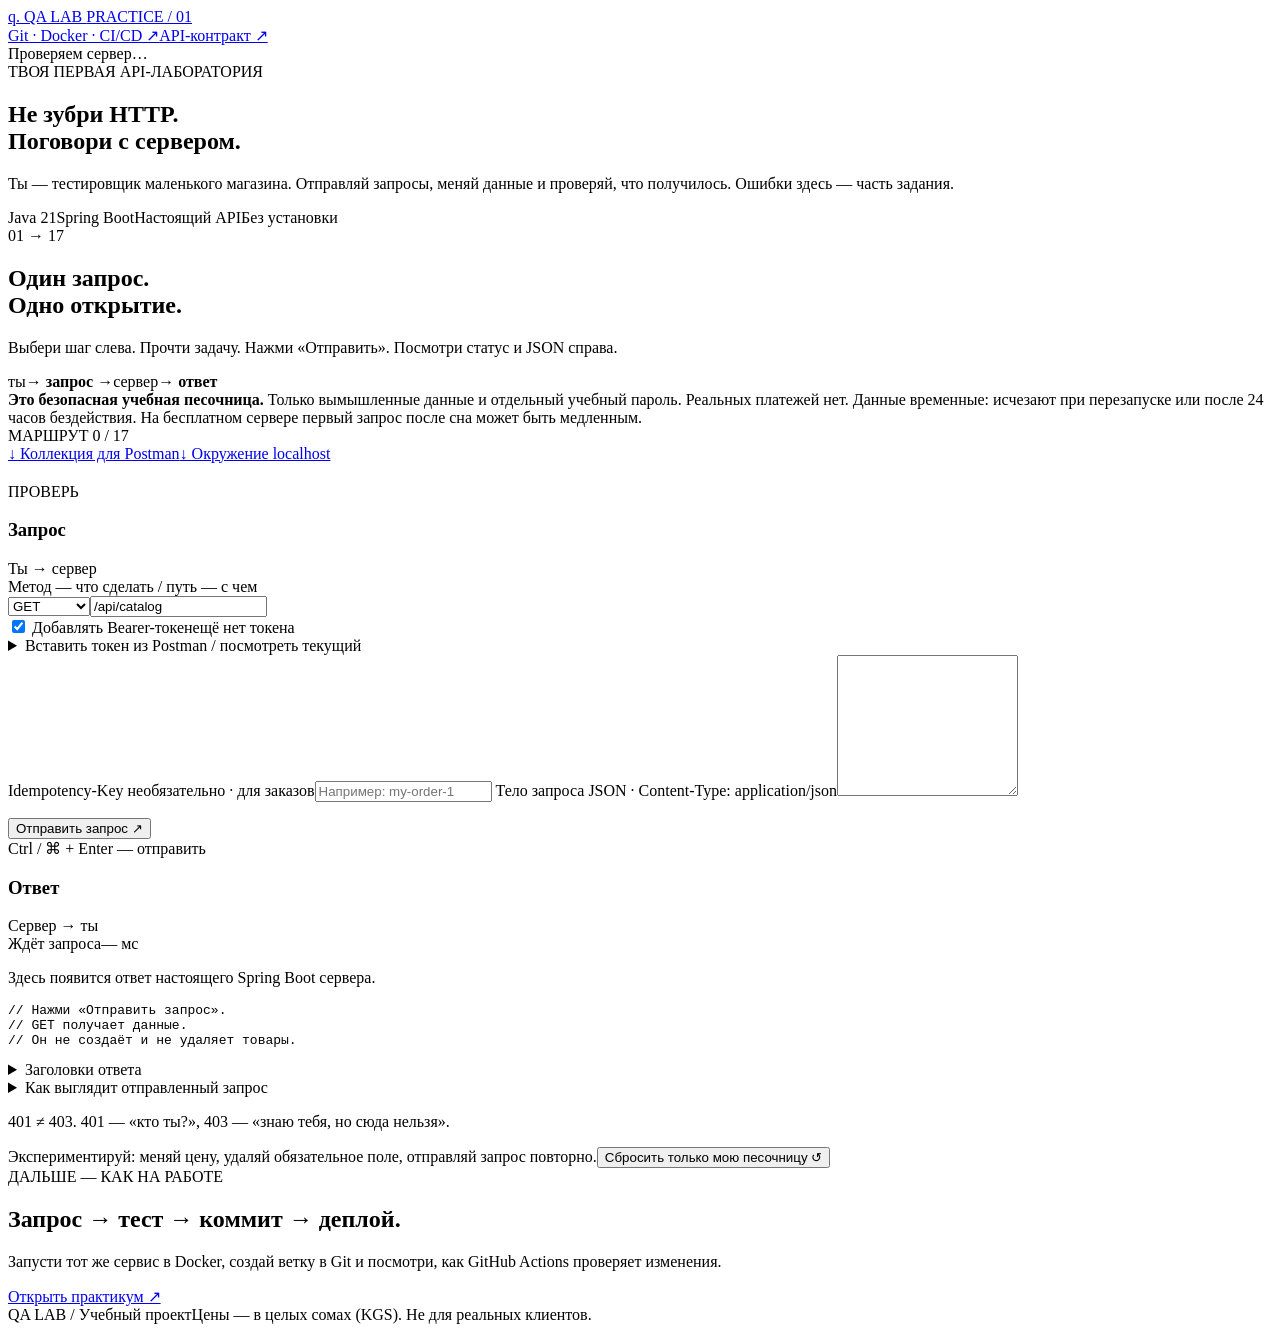
==== src/main/resources/static/index.html @ 48ab2703 "feat: add interactive QA practice lab" ====
<!doctype html>
<html lang="ru">
<head><meta charset="UTF-8"><meta name="viewport" content="width=device-width,initial-scale=1"><title>QA Lab — учись, отправляя запросы</title><link rel="icon" href="/favicon.svg"><link rel="stylesheet" href="/style.css"><script src="/app.js" defer></script></head>
<body>
<header class="topbar"><a class="brand" href="/" aria-label="QA Lab, главная"><span class="brand-mark">q.</span> QA LAB <span class="edition">PRACTICE / 01</span></a><nav><a href="/guide.html">Git · Docker · CI/CD ↗</a><a href="/openapi.yaml">API-контракт ↗</a></nav><span id="health" class="health">Проверяем сервер…</span></header>
<main>
<section class="intro"><div><div class="eyebrow">ТВОЯ ПЕРВАЯ API-ЛАБОРАТОРИЯ</div><h1>Не зубри HTTP.<br>Поговори с сервером<span class="accent">.</span></h1><p class="lead">Ты — тестировщик маленького магазина. Отправляй запросы, меняй данные и проверяй, что получилось. Ошибки здесь — часть задания.</p><div class="intro-tags"><span>Java 21</span><span>Spring Boot</span><span>Настоящий API</span><span>Без установки</span></div></div><aside class="how"><span class="number">01 → 17</span><h2>Один запрос.<br>Одно открытие.</h2><p>Выбери шаг слева. Прочти задачу. Нажми «Отправить». Посмотри статус и JSON справа.</p><div class="mini-flow"><span>ты</span><b>→ запрос →</b><span>сервер</span><b>→ ответ</b></div></aside></section>
<div class="notice"><strong>Это безопасная учебная песочница.</strong> Только вымышленные данные и отдельный учебный пароль. Реальных платежей нет. Данные временные: исчезают при перезапуске или после 24 часов бездействия. На бесплатном сервере первый запрос после сна может быть медленным.</div>
<section class="lab" aria-label="Лаборатория HTTP">
<aside class="missions"><div class="section-label">МАРШРУТ <span id="progress">0 / 17</span></div><div id="missions"></div><a class="download" href="/postman/qa-lab.postman_collection.json" download>↓ Коллекция для Postman</a><a class="download" href="/postman/local.postman_environment.json" download>↓ Окружение localhost</a></aside>
<div class="workspace">
<section class="brief"><div class="eyebrow" id="lesson-label"></div><h2 id="lesson-title"></h2><p id="lesson-description"></p><div class="expected"><span>ПРОВЕРЬ</span><p id="lesson-check"></p></div></section>
<div class="console-grid">
<section class="request-panel"><div class="panel-heading"><h3>Запрос</h3><span>Ты → сервер</span></div><label class="field-label" for="method">Метод — что сделать / путь — с чем</label><div class="request-line"><select id="method" aria-label="HTTP метод"><option>GET</option><option>POST</option><option>PUT</option><option>PATCH</option><option>DELETE</option><option>HEAD</option><option>OPTIONS</option></select><input id="path" aria-label="Путь запроса" value="/api/catalog" spellcheck="false"></div>
<div class="auth-row"><label><input type="checkbox" id="use-token" checked> Добавлять Bearer-токен</label><span id="auth-state">ещё нет токена</span></div>
<details class="token-details"><summary>Вставить токен из Postman / посмотреть текущий</summary><label for="token">Токен хранится только в этой вкладке до обновления страницы</label><input id="token" type="password" autocomplete="off" placeholder="Bearer-токен (без слова Bearer)"><button id="show-token" class="small-button" type="button">Показать / скрыть</button></details>
<label class="field-label" for="key">Idempotency-Key <span>необязательно · для заказов</span></label><input id="key" class="full-input" placeholder="Например: my-order-1" maxlength="64" spellcheck="false">
<label class="field-label" for="body">Тело запроса <span>JSON · Content-Type: application/json</span></label><textarea id="body" rows="9" aria-label="Тело JSON" spellcheck="false"></textarea><p id="body-hint" class="micro"></p>
<button id="send" class="send" type="button">Отправить запрос <span>↗</span></button><div class="keyboard-hint">Ctrl / ⌘ + Enter — отправить</div></section>
<section class="response-panel"><div class="panel-heading"><h3>Ответ</h3><span>Сервер → ты</span></div><div class="response-meta" aria-live="polite"><span id="status" class="status">Ждёт запроса</span><span id="timing">— мс</span></div><p id="feedback" class="feedback" aria-live="polite">Здесь появится ответ настоящего Spring Boot сервера.</p><pre id="response" tabindex="0">// Нажми «Отправить запрос».
// GET получает данные.
// Он не создаёт и не удаляет товары.</pre><details><summary>Заголовки ответа</summary><pre id="headers">Пока нет</pre></details><details><summary>Как выглядит отправленный запрос</summary><pre id="raw-request">Пока нет</pre></details><p class="micro">401 ≠ 403. 401 — «кто ты?», 403 — «знаю тебя, но сюда нельзя».</p></section>
</div>
<div class="bottom-note"><span>Экспериментируй: меняй цену, удаляй обязательное поле, отправляй запрос повторно.</span><button id="reset" type="button" class="text-button">Сбросить только мою песочницу ↺</button></div>
</div>
</section>
<section class="next"><div><div class="eyebrow">ДАЛЬШЕ — КАК НА РАБОТЕ</div><h2>Запрос → тест → коммит → деплой.</h2><p>Запусти тот же сервис в Docker, создай ветку в Git и посмотри, как GitHub Actions проверяет изменения.</p></div><a href="/guide.html" class="outline-button">Открыть практикум ↗</a></section>
</main><footer><span>QA LAB / Учебный проект</span><span>Цены — в целых сомах (KGS). Не для реальных клиентов.</span></footer>
</body></html>
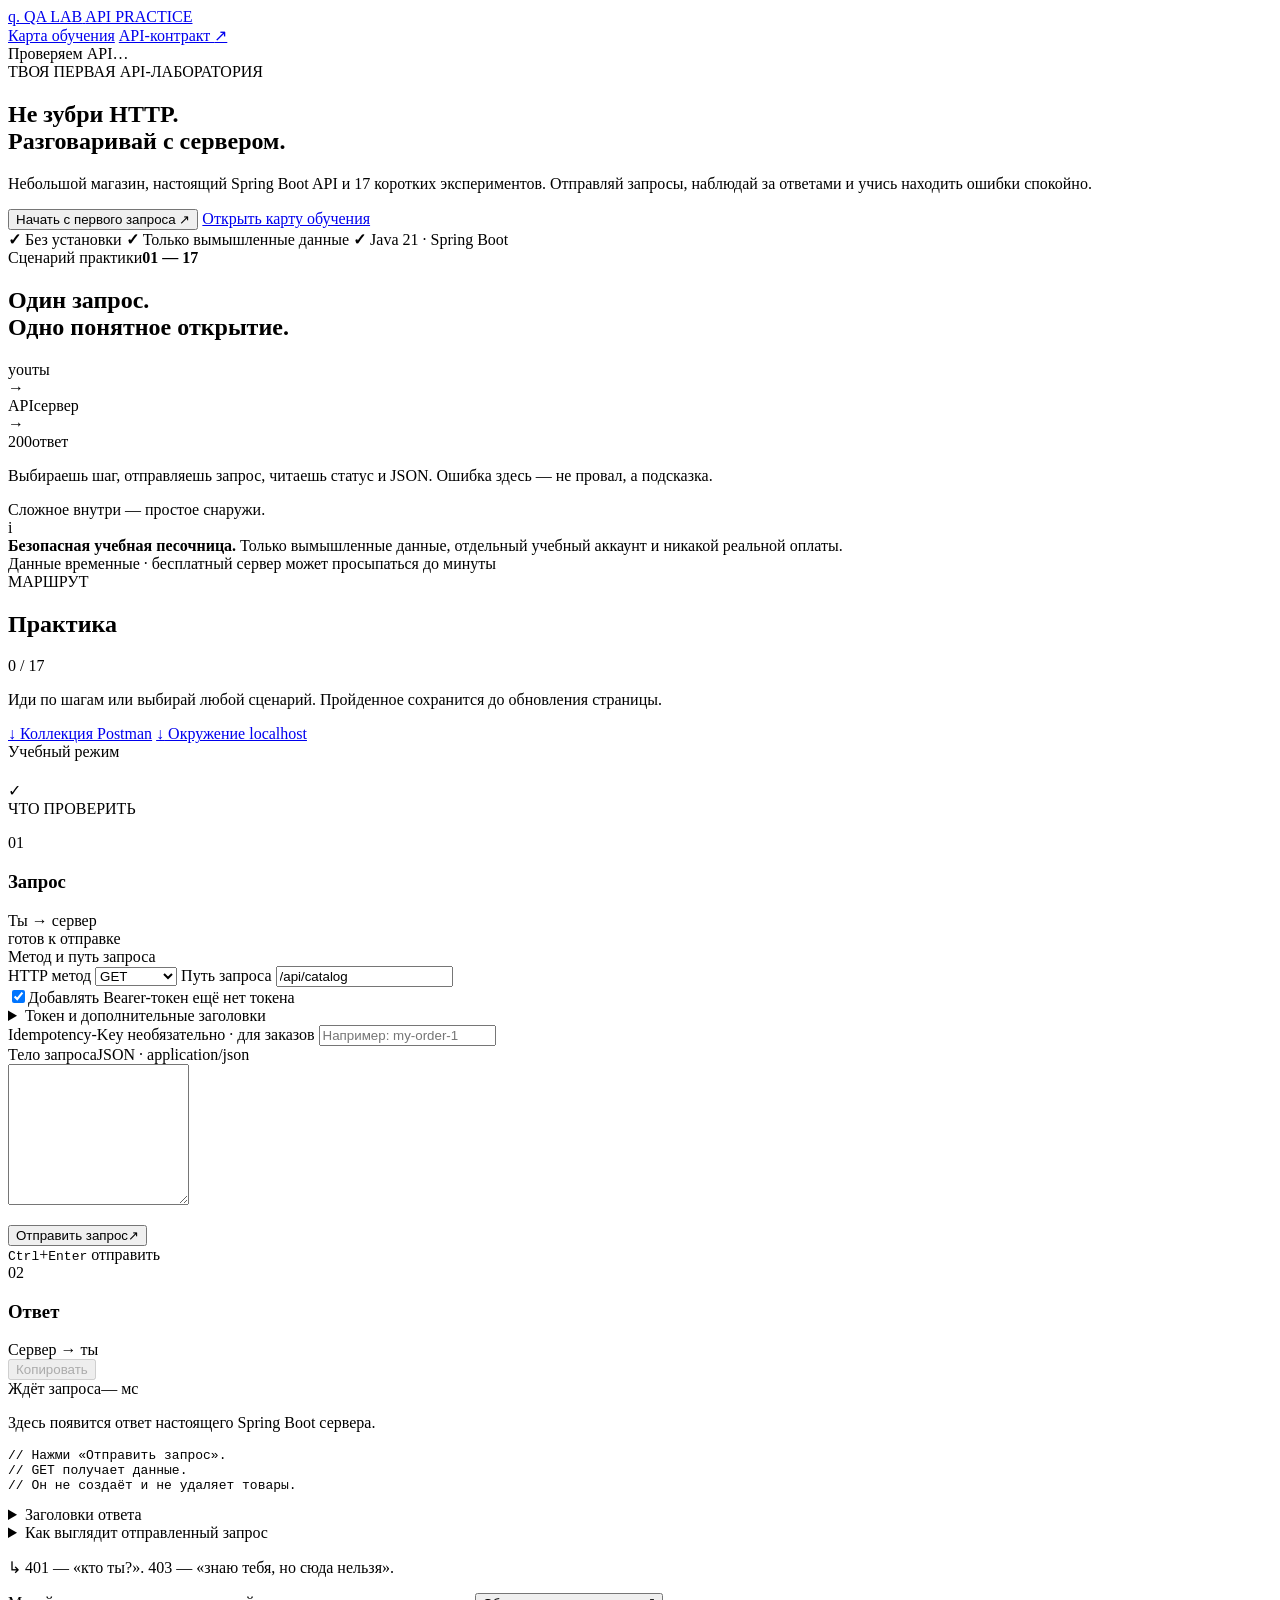
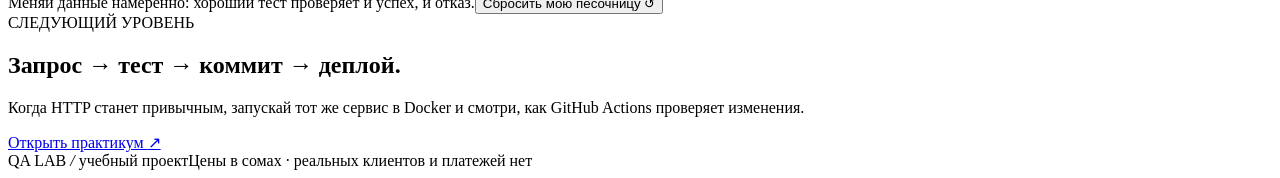
==== commit 51cf7c04: "feat: redesign QA Lab learning interface" ====
--- a/src/main/resources/static/index.html
+++ b/src/main/resources/static/index.html
@@ -1,29 +1,158 @@
 <!doctype html>
 <html lang="ru">
-<head><meta charset="UTF-8"><meta name="viewport" content="width=device-width,initial-scale=1"><title>QA Lab — учись, отправляя запросы</title><link rel="icon" href="/favicon.svg"><link rel="stylesheet" href="/style.css"><script src="/app.js" defer></script></head>
+<head>
+  <meta charset="UTF-8">
+  <meta name="viewport" content="width=device-width, initial-scale=1">
+  <meta name="theme-color" content="#f7f8f6">
+  <meta name="description" content="QA Lab — учебная API-песочница для практики HTTP, тестирования и CI/CD.">
+  <title>QA Lab — практика API без лишнего</title>
+  <link rel="icon" href="/favicon.svg">
+  <link rel="preconnect" href="https://fonts.googleapis.com">
+  <link rel="preconnect" href="https://fonts.gstatic.com" crossorigin>
+  <link href="https://fonts.googleapis.com/css2?family=DM+Sans:wght@400;500;600;700&family=IBM+Plex+Mono:wght@400;500&display=swap" rel="stylesheet">
+  <link rel="stylesheet" href="/style.css">
+  <script src="/app.js" defer></script>
+</head>
 <body>
-<header class="topbar"><a class="brand" href="/" aria-label="QA Lab, главная"><span class="brand-mark">q.</span> QA LAB <span class="edition">PRACTICE / 01</span></a><nav><a href="/guide.html">Git · Docker · CI/CD ↗</a><a href="/openapi.yaml">API-контракт ↗</a></nav><span id="health" class="health">Проверяем сервер…</span></header>
-<main>
-<section class="intro"><div><div class="eyebrow">ТВОЯ ПЕРВАЯ API-ЛАБОРАТОРИЯ</div><h1>Не зубри HTTP.<br>Поговори с сервером<span class="accent">.</span></h1><p class="lead">Ты — тестировщик маленького магазина. Отправляй запросы, меняй данные и проверяй, что получилось. Ошибки здесь — часть задания.</p><div class="intro-tags"><span>Java 21</span><span>Spring Boot</span><span>Настоящий API</span><span>Без установки</span></div></div><aside class="how"><span class="number">01 → 17</span><h2>Один запрос.<br>Одно открытие.</h2><p>Выбери шаг слева. Прочти задачу. Нажми «Отправить». Посмотри статус и JSON справа.</p><div class="mini-flow"><span>ты</span><b>→ запрос →</b><span>сервер</span><b>→ ответ</b></div></aside></section>
-<div class="notice"><strong>Это безопасная учебная песочница.</strong> Только вымышленные данные и отдельный учебный пароль. Реальных платежей нет. Данные временные: исчезают при перезапуске или после 24 часов бездействия. На бесплатном сервере первый запрос после сна может быть медленным.</div>
-<section class="lab" aria-label="Лаборатория HTTP">
-<aside class="missions"><div class="section-label">МАРШРУТ <span id="progress">0 / 17</span></div><div id="missions"></div><a class="download" href="/postman/qa-lab.postman_collection.json" download>↓ Коллекция для Postman</a><a class="download" href="/postman/local.postman_environment.json" download>↓ Окружение localhost</a></aside>
-<div class="workspace">
-<section class="brief"><div class="eyebrow" id="lesson-label"></div><h2 id="lesson-title"></h2><p id="lesson-description"></p><div class="expected"><span>ПРОВЕРЬ</span><p id="lesson-check"></p></div></section>
-<div class="console-grid">
-<section class="request-panel"><div class="panel-heading"><h3>Запрос</h3><span>Ты → сервер</span></div><label class="field-label" for="method">Метод — что сделать / путь — с чем</label><div class="request-line"><select id="method" aria-label="HTTP метод"><option>GET</option><option>POST</option><option>PUT</option><option>PATCH</option><option>DELETE</option><option>HEAD</option><option>OPTIONS</option></select><input id="path" aria-label="Путь запроса" value="/api/catalog" spellcheck="false"></div>
-<div class="auth-row"><label><input type="checkbox" id="use-token" checked> Добавлять Bearer-токен</label><span id="auth-state">ещё нет токена</span></div>
-<details class="token-details"><summary>Вставить токен из Postman / посмотреть текущий</summary><label for="token">Токен хранится только в этой вкладке до обновления страницы</label><input id="token" type="password" autocomplete="off" placeholder="Bearer-токен (без слова Bearer)"><button id="show-token" class="small-button" type="button">Показать / скрыть</button></details>
-<label class="field-label" for="key">Idempotency-Key <span>необязательно · для заказов</span></label><input id="key" class="full-input" placeholder="Например: my-order-1" maxlength="64" spellcheck="false">
-<label class="field-label" for="body">Тело запроса <span>JSON · Content-Type: application/json</span></label><textarea id="body" rows="9" aria-label="Тело JSON" spellcheck="false"></textarea><p id="body-hint" class="micro"></p>
-<button id="send" class="send" type="button">Отправить запрос <span>↗</span></button><div class="keyboard-hint">Ctrl / ⌘ + Enter — отправить</div></section>
-<section class="response-panel"><div class="panel-heading"><h3>Ответ</h3><span>Сервер → ты</span></div><div class="response-meta" aria-live="polite"><span id="status" class="status">Ждёт запроса</span><span id="timing">— мс</span></div><p id="feedback" class="feedback" aria-live="polite">Здесь появится ответ настоящего Spring Boot сервера.</p><pre id="response" tabindex="0">// Нажми «Отправить запрос».
+  <header class="site-header">
+    <div class="header-inner">
+      <a class="brand" href="/" aria-label="QA Lab, главная">
+        <span class="brand-mark" aria-hidden="true">q.</span>
+        <span class="brand-name">QA LAB</span>
+        <span class="brand-subtitle">API PRACTICE</span>
+      </a>
+      <nav class="top-nav" aria-label="Основная навигация">
+        <a href="/guide.html">Карта обучения</a>
+        <a href="/openapi.yaml">API-контракт <span aria-hidden="true">↗</span></a>
+      </nav>
+      <div class="header-actions">
+        <span id="health" class="health-pill"><span class="health-dot" aria-hidden="true"></span>Проверяем API…</span>
+      </div>
+    </div>
+  </header>
+
+  <main class="page">
+    <section class="hero" aria-labelledby="hero-title">
+      <div class="hero-copy">
+        <div class="kicker"><span class="kicker-dot" aria-hidden="true"></span>ТВОЯ ПЕРВАЯ API-ЛАБОРАТОРИЯ</div>
+        <h1 id="hero-title">Не зубри HTTP.<br><span class="hero-accent">Разговаривай</span> с сервером.</h1>
+        <p class="hero-lead">Небольшой магазин, настоящий Spring Boot API и 17 коротких экспериментов. Отправляй запросы, наблюдай за ответами и учись находить ошибки спокойно.</p>
+        <div class="hero-actions">
+          <button class="primary-action" type="button" data-scroll-to="#lab">Начать с первого запроса <span aria-hidden="true">↗</span></button>
+          <a class="secondary-action" href="/guide.html">Открыть карту обучения</a>
+        </div>
+        <div class="hero-trust" aria-label="Особенности тренажёра">
+          <span><b aria-hidden="true">✓</b> Без установки</span>
+          <span><b aria-hidden="true">✓</b> Только вымышленные данные</span>
+          <span><b aria-hidden="true">✓</b> Java 21 · Spring Boot</span>
+        </div>
+      </div>
+
+      <div class="hero-side" aria-label="Как устроена практика">
+        <div class="story-card">
+          <div class="story-card-head"><span>Сценарий практики</span><strong>01 — 17</strong></div>
+          <h2>Один запрос.<br>Одно понятное открытие.</h2>
+          <div class="story-flow">
+            <div class="flow-node"><span class="flow-icon" aria-hidden="true">you</span><span>ты</span></div>
+            <span class="flow-arrow" aria-hidden="true">→</span>
+            <div class="flow-node"><span class="flow-icon server" aria-hidden="true">API</span><span>сервер</span></div>
+            <span class="flow-arrow" aria-hidden="true">→</span>
+            <div class="flow-node"><span class="flow-icon result" aria-hidden="true">200</span><span>ответ</span></div>
+          </div>
+          <p>Выбираешь шаг, отправляешь запрос, читаешь статус и JSON. Ошибка здесь — не провал, а подсказка.</p>
+        </div>
+        <div class="hero-side-note"><span class="note-line" aria-hidden="true"></span><span>Сложное внутри — простое снаружи.</span></div>
+      </div>
+    </section>
+
+    <section class="notice" role="note">
+      <span class="notice-icon" aria-hidden="true">i</span>
+      <div><strong>Безопасная учебная песочница.</strong> Только вымышленные данные, отдельный учебный аккаунт и никакой реальной оплаты.</div>
+      <span class="notice-detail">Данные временные · бесплатный сервер может просыпаться до минуты</span>
+    </section>
+
+    <section class="lab" id="lab" aria-label="Лаборатория HTTP">
+      <aside class="mission-sidebar">
+        <div class="sidebar-head">
+          <div><span class="overline">МАРШРУТ</span><h2>Практика</h2></div>
+          <span id="progress" class="progress-count">0 / 17</span>
+        </div>
+        <div class="progress-track" aria-hidden="true"><span id="progress-fill"></span></div>
+        <p class="sidebar-hint">Иди по шагам или выбирай любой сценарий. Пройденное сохранится до обновления страницы.</p>
+        <div id="missions" class="mission-list"></div>
+        <div class="resource-list">
+          <a href="/postman/qa-lab.postman_collection.json" download><span aria-hidden="true">↓</span> Коллекция Postman</a>
+          <a href="/postman/local.postman_environment.json" download><span aria-hidden="true">↓</span> Окружение localhost</a>
+        </div>
+      </aside>
+
+      <div class="workspace">
+        <header class="lesson-header">
+          <div class="lesson-topline"><span id="lesson-label" class="lesson-label"></span><span class="practice-mode"><span aria-hidden="true"></span> Учебный режим</span></div>
+          <h2 id="lesson-title"></h2>
+          <p id="lesson-description"></p>
+          <div class="expected">
+            <span class="expected-mark" aria-hidden="true">✓</span>
+            <div><span class="expected-label">ЧТО ПРОВЕРИТЬ</span><p id="lesson-check"></p></div>
+          </div>
+        </header>
+
+        <div class="console-grid">
+          <section class="console-panel request-panel" aria-labelledby="request-title">
+            <div class="panel-heading">
+              <div class="panel-title-group"><span class="panel-number" aria-hidden="true">01</span><div><h3 id="request-title">Запрос</h3><span>Ты → сервер</span></div></div>
+              <span class="panel-state">готов к отправке</span>
+            </div>
+
+            <div class="request-url-label">Метод и путь запроса</div>
+            <div class="request-line">
+              <label class="sr-only" for="method">HTTP метод</label>
+              <select id="method" aria-label="HTTP метод"><option>GET</option><option>POST</option><option>PUT</option><option>PATCH</option><option>DELETE</option><option>HEAD</option><option>OPTIONS</option></select>
+              <label class="sr-only" for="path">Путь запроса</label>
+              <input id="path" aria-label="Путь запроса" value="/api/catalog" spellcheck="false">
+            </div>
+
+            <div class="auth-row">
+              <label class="toggle-line"><input type="checkbox" id="use-token" checked><span class="toggle-control" aria-hidden="true"></span><span>Добавлять Bearer-токен</span></label>
+              <span id="auth-state" class="auth-state">ещё нет токена</span>
+            </div>
+            <details class="advanced-details token-details"><summary>Токен и дополнительные заголовки</summary><label for="token">Токен хранится только в этой вкладке</label><div class="token-entry"><input id="token" type="password" autocomplete="off" placeholder="Вставь токен без слова Bearer"><button id="show-token" class="tertiary-button" type="button">Показать</button></div></details>
+
+            <label class="field-label" for="key">Idempotency-Key <span>необязательно · для заказов</span></label>
+            <input id="key" class="full-input" placeholder="Например: my-order-1" maxlength="64" spellcheck="false">
+            <div class="field-label body-label"><label for="body">Тело запроса</label><span>JSON · application/json</span></div>
+            <textarea id="body" rows="9" aria-label="Тело JSON" spellcheck="false"></textarea>
+            <p id="body-hint" class="field-hint"></p>
+            <button id="send" class="send-button" type="button"><span>Отправить запрос</span><span class="send-icon" aria-hidden="true">↗</span></button>
+            <div class="keyboard-hint"><kbd>Ctrl</kbd><span>+</span><kbd>Enter</kbd> отправить</div>
+          </section>
+
+          <section class="console-panel response-panel" aria-labelledby="response-title">
+            <div class="panel-heading">
+              <div class="panel-title-group"><span class="panel-number response-number" aria-hidden="true">02</span><div><h3 id="response-title">Ответ</h3><span>Сервер → ты</span></div></div>
+              <button id="copy-response" class="copy-button" type="button" disabled>Копировать</button>
+            </div>
+            <div class="response-meta" aria-live="polite"><span id="status" class="status">Ждёт запроса</span><span id="timing" class="timing">— мс</span></div>
+            <p id="feedback" class="feedback" aria-live="polite">Здесь появится ответ настоящего Spring Boot сервера.</p>
+            <div class="response-output"><pre id="response" tabindex="0">// Нажми «Отправить запрос».
 // GET получает данные.
-// Он не создаёт и не удаляет товары.</pre><details><summary>Заголовки ответа</summary><pre id="headers">Пока нет</pre></details><details><summary>Как выглядит отправленный запрос</summary><pre id="raw-request">Пока нет</pre></details><p class="micro">401 ≠ 403. 401 — «кто ты?», 403 — «знаю тебя, но сюда нельзя».</p></section>
-</div>
-<div class="bottom-note"><span>Экспериментируй: меняй цену, удаляй обязательное поле, отправляй запрос повторно.</span><button id="reset" type="button" class="text-button">Сбросить только мою песочницу ↺</button></div>
-</div>
-</section>
-<section class="next"><div><div class="eyebrow">ДАЛЬШЕ — КАК НА РАБОТЕ</div><h2>Запрос → тест → коммит → деплой.</h2><p>Запусти тот же сервис в Docker, создай ветку в Git и посмотри, как GitHub Actions проверяет изменения.</p></div><a href="/guide.html" class="outline-button">Открыть практикум ↗</a></section>
-</main><footer><span>QA LAB / Учебный проект</span><span>Цены — в целых сомах (KGS). Не для реальных клиентов.</span></footer>
-</body></html>
+// Он не создаёт и не удаляет товары.</pre></div>
+            <details class="response-details"><summary>Заголовки ответа</summary><pre id="headers">Пока нет</pre></details>
+            <details class="response-details"><summary>Как выглядит отправленный запрос</summary><pre id="raw-request">Пока нет</pre></details>
+            <p class="response-tip"><span aria-hidden="true">↳</span> 401 — «кто ты?». 403 — «знаю тебя, но сюда нельзя».</p>
+          </section>
+        </div>
+
+        <div class="workspace-footer"><span>Меняй данные намеренно: хороший тест проверяет и успех, и отказ.</span><button id="reset" type="button" class="reset-button">Сбросить мою песочницу <span aria-hidden="true">↺</span></button></div>
+      </div>
+    </section>
+
+    <section class="next-section">
+      <div><span class="overline">СЛЕДУЮЩИЙ УРОВЕНЬ</span><h2>Запрос → тест → коммит → деплой.</h2><p>Когда HTTP станет привычным, запускай тот же сервис в Docker и смотри, как GitHub Actions проверяет изменения.</p></div>
+      <a href="/guide.html" class="outline-action">Открыть практикум <span aria-hidden="true">↗</span></a>
+    </section>
+  </main>
+
+  <footer class="site-footer"><span>QA LAB <i aria-hidden="true">/</i> учебный проект</span><span>Цены в сомах · реальных клиентов и платежей нет</span></footer>
+</body>
+</html>
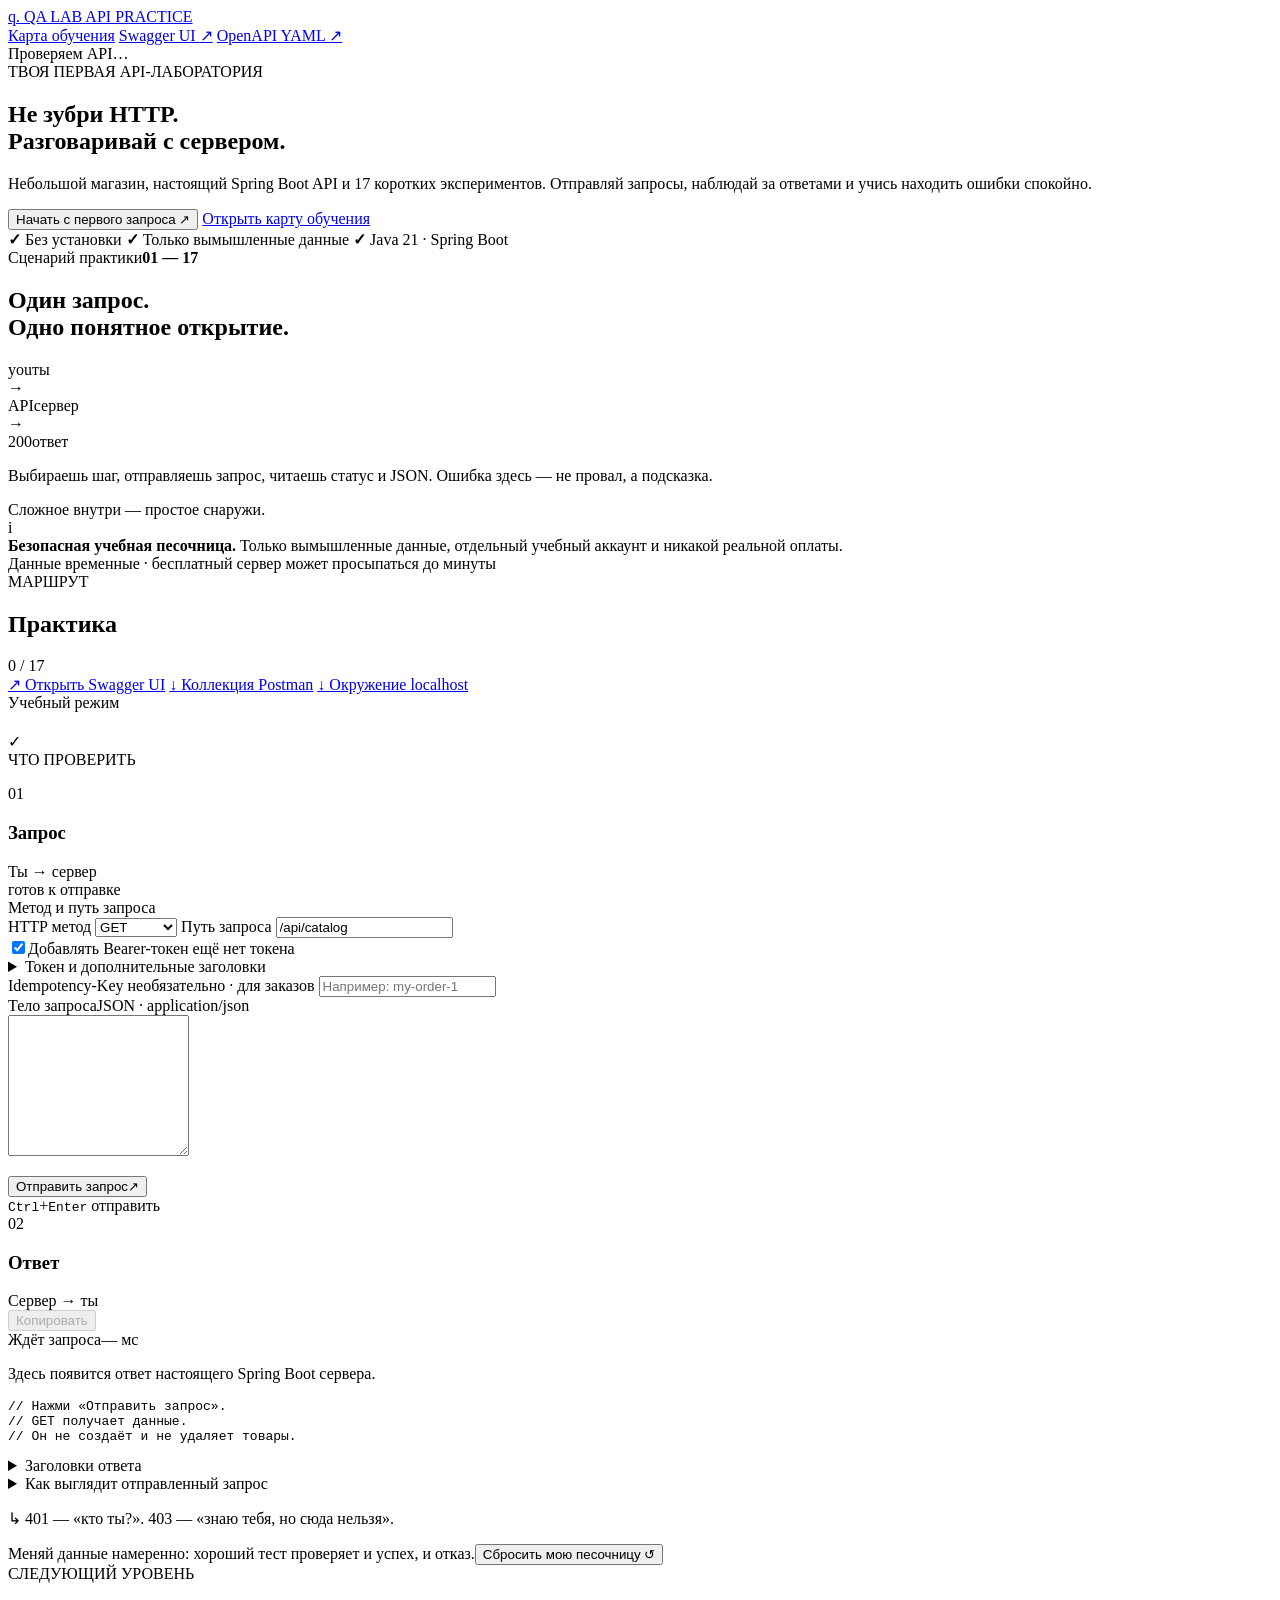
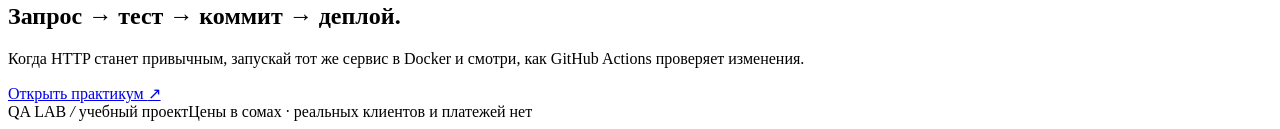
==== commit d4b9269e: "feat: add standalone swagger and focus request console" ====
--- a/src/main/resources/static/index.html
+++ b/src/main/resources/static/index.html
@@ -23,7 +23,8 @@
       </a>
       <nav class="top-nav" aria-label="Основная навигация">
         <a href="/guide.html">Карта обучения</a>
-        <a href="/openapi.yaml">API-контракт <span aria-hidden="true">↗</span></a>
+        <a class="swagger-nav" href="/swagger-ui.html">Swagger UI <span aria-hidden="true">↗</span></a>
+        <a href="/openapi.yaml">OpenAPI YAML <span aria-hidden="true">↗</span></a>
       </nav>
       <div class="header-actions">
         <span id="health" class="health-pill"><span class="health-dot" aria-hidden="true"></span>Проверяем API…</span>
@@ -78,9 +79,9 @@
           <span id="progress" class="progress-count">0 / 17</span>
         </div>
         <div class="progress-track" aria-hidden="true"><span id="progress-fill"></span></div>
-        <p class="sidebar-hint">Иди по шагам или выбирай любой сценарий. Пройденное сохранится до обновления страницы.</p>
         <div id="missions" class="mission-list"></div>
         <div class="resource-list">
+          <a href="/swagger-ui.html"><span aria-hidden="true">↗</span> Открыть Swagger UI</a>
           <a href="/postman/qa-lab.postman_collection.json" download><span aria-hidden="true">↓</span> Коллекция Postman</a>
           <a href="/postman/local.postman_environment.json" download><span aria-hidden="true">↓</span> Окружение localhost</a>
         </div>
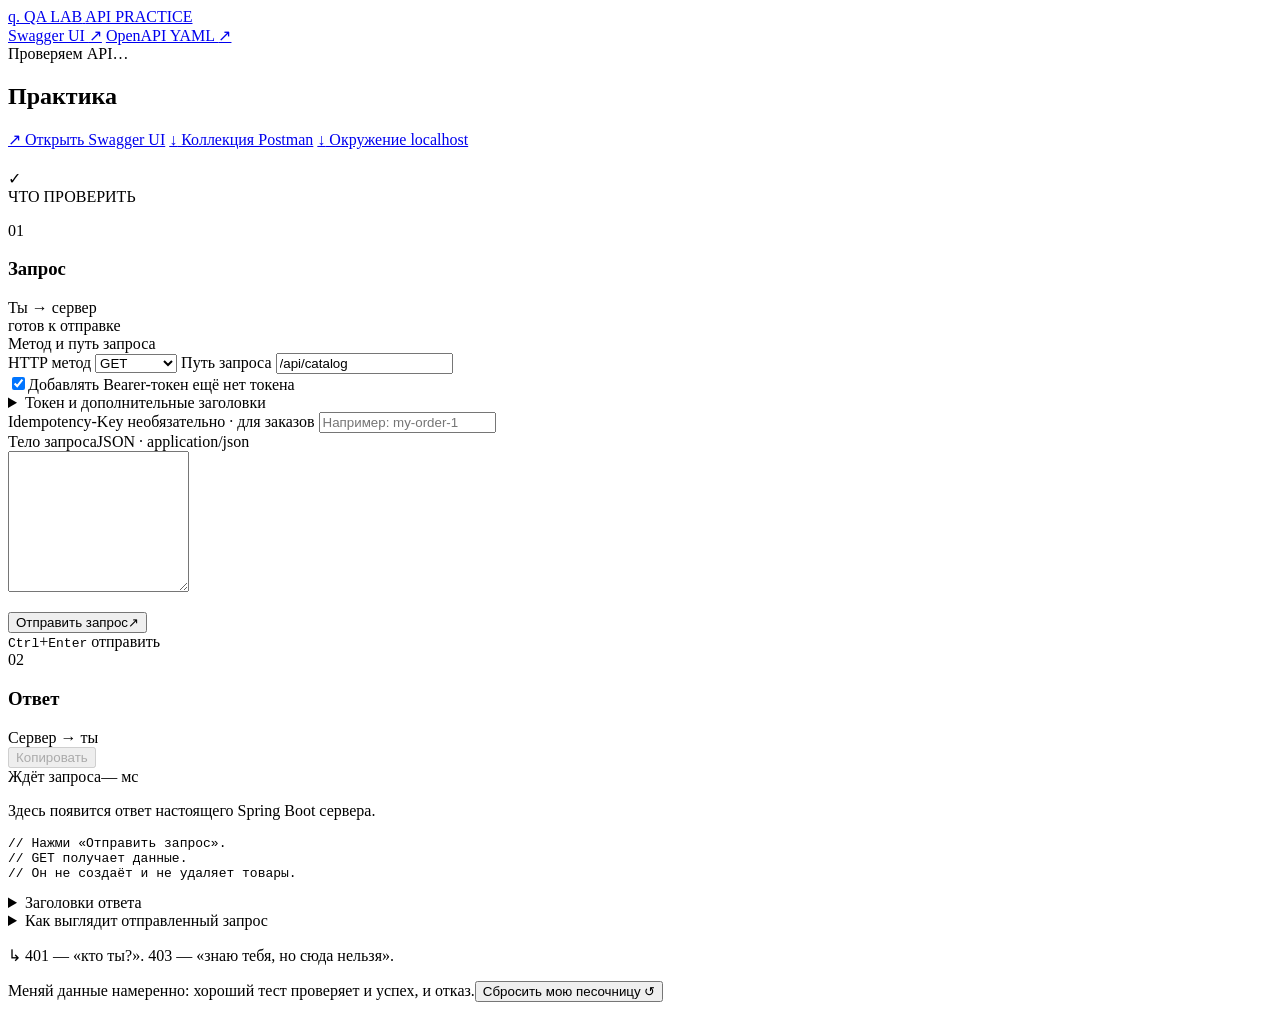
==== commit 7cf7247e: "major changes" ====
--- a/src/main/resources/static/index.html
+++ b/src/main/resources/static/index.html
@@ -22,7 +22,6 @@
         <span class="brand-subtitle">API PRACTICE</span>
       </a>
       <nav class="top-nav" aria-label="Основная навигация">
-        <a href="/guide.html">Карта обучения</a>
         <a class="swagger-nav" href="/swagger-ui.html">Swagger UI <span aria-hidden="true">↗</span></a>
         <a href="/openapi.yaml">OpenAPI YAML <span aria-hidden="true">↗</span></a>
       </nav>
@@ -33,50 +32,11 @@
   </header>
 
   <main class="page">
-    <section class="hero" aria-labelledby="hero-title">
-      <div class="hero-copy">
-        <div class="kicker"><span class="kicker-dot" aria-hidden="true"></span>ТВОЯ ПЕРВАЯ API-ЛАБОРАТОРИЯ</div>
-        <h1 id="hero-title">Не зубри HTTP.<br><span class="hero-accent">Разговаривай</span> с сервером.</h1>
-        <p class="hero-lead">Небольшой магазин, настоящий Spring Boot API и 17 коротких экспериментов. Отправляй запросы, наблюдай за ответами и учись находить ошибки спокойно.</p>
-        <div class="hero-actions">
-          <button class="primary-action" type="button" data-scroll-to="#lab">Начать с первого запроса <span aria-hidden="true">↗</span></button>
-          <a class="secondary-action" href="/guide.html">Открыть карту обучения</a>
-        </div>
-        <div class="hero-trust" aria-label="Особенности тренажёра">
-          <span><b aria-hidden="true">✓</b> Без установки</span>
-          <span><b aria-hidden="true">✓</b> Только вымышленные данные</span>
-          <span><b aria-hidden="true">✓</b> Java 21 · Spring Boot</span>
-        </div>
-      </div>
-
-      <div class="hero-side" aria-label="Как устроена практика">
-        <div class="story-card">
-          <div class="story-card-head"><span>Сценарий практики</span><strong>01 — 17</strong></div>
-          <h2>Один запрос.<br>Одно понятное открытие.</h2>
-          <div class="story-flow">
-            <div class="flow-node"><span class="flow-icon" aria-hidden="true">you</span><span>ты</span></div>
-            <span class="flow-arrow" aria-hidden="true">→</span>
-            <div class="flow-node"><span class="flow-icon server" aria-hidden="true">API</span><span>сервер</span></div>
-            <span class="flow-arrow" aria-hidden="true">→</span>
-            <div class="flow-node"><span class="flow-icon result" aria-hidden="true">200</span><span>ответ</span></div>
-          </div>
-          <p>Выбираешь шаг, отправляешь запрос, читаешь статус и JSON. Ошибка здесь — не провал, а подсказка.</p>
-        </div>
-        <div class="hero-side-note"><span class="note-line" aria-hidden="true"></span><span>Сложное внутри — простое снаружи.</span></div>
-      </div>
-    </section>
-
-    <section class="notice" role="note">
-      <span class="notice-icon" aria-hidden="true">i</span>
-      <div><strong>Безопасная учебная песочница.</strong> Только вымышленные данные, отдельный учебный аккаунт и никакой реальной оплаты.</div>
-      <span class="notice-detail">Данные временные · бесплатный сервер может просыпаться до минуты</span>
-    </section>
 
     <section class="lab" id="lab" aria-label="Лаборатория HTTP">
       <aside class="mission-sidebar">
         <div class="sidebar-head">
-          <div><span class="overline">МАРШРУТ</span><h2>Практика</h2></div>
-          <span id="progress" class="progress-count">0 / 17</span>
+          <div><span class="overline"></span><h2>Практика</h2></div>
         </div>
         <div class="progress-track" aria-hidden="true"><span id="progress-fill"></span></div>
         <div id="missions" class="mission-list"></div>
@@ -89,7 +49,7 @@
 
       <div class="workspace">
         <header class="lesson-header">
-          <div class="lesson-topline"><span id="lesson-label" class="lesson-label"></span><span class="practice-mode"><span aria-hidden="true"></span> Учебный режим</span></div>
+          <div class="lesson-topline"><span id="lesson-label" class="lesson-label"></span><span class="practice-mode"><span aria-hidden="true"></span></span></div>
           <h2 id="lesson-title"></h2>
           <p id="lesson-description"></p>
           <div class="expected">
@@ -147,13 +107,6 @@
         <div class="workspace-footer"><span>Меняй данные намеренно: хороший тест проверяет и успех, и отказ.</span><button id="reset" type="button" class="reset-button">Сбросить мою песочницу <span aria-hidden="true">↺</span></button></div>
       </div>
     </section>
-
-    <section class="next-section">
-      <div><span class="overline">СЛЕДУЮЩИЙ УРОВЕНЬ</span><h2>Запрос → тест → коммит → деплой.</h2><p>Когда HTTP станет привычным, запускай тот же сервис в Docker и смотри, как GitHub Actions проверяет изменения.</p></div>
-      <a href="/guide.html" class="outline-action">Открыть практикум <span aria-hidden="true">↗</span></a>
-    </section>
   </main>
-
-  <footer class="site-footer"><span>QA LAB <i aria-hidden="true">/</i> учебный проект</span><span>Цены в сомах · реальных клиентов и платежей нет</span></footer>
 </body>
 </html>
